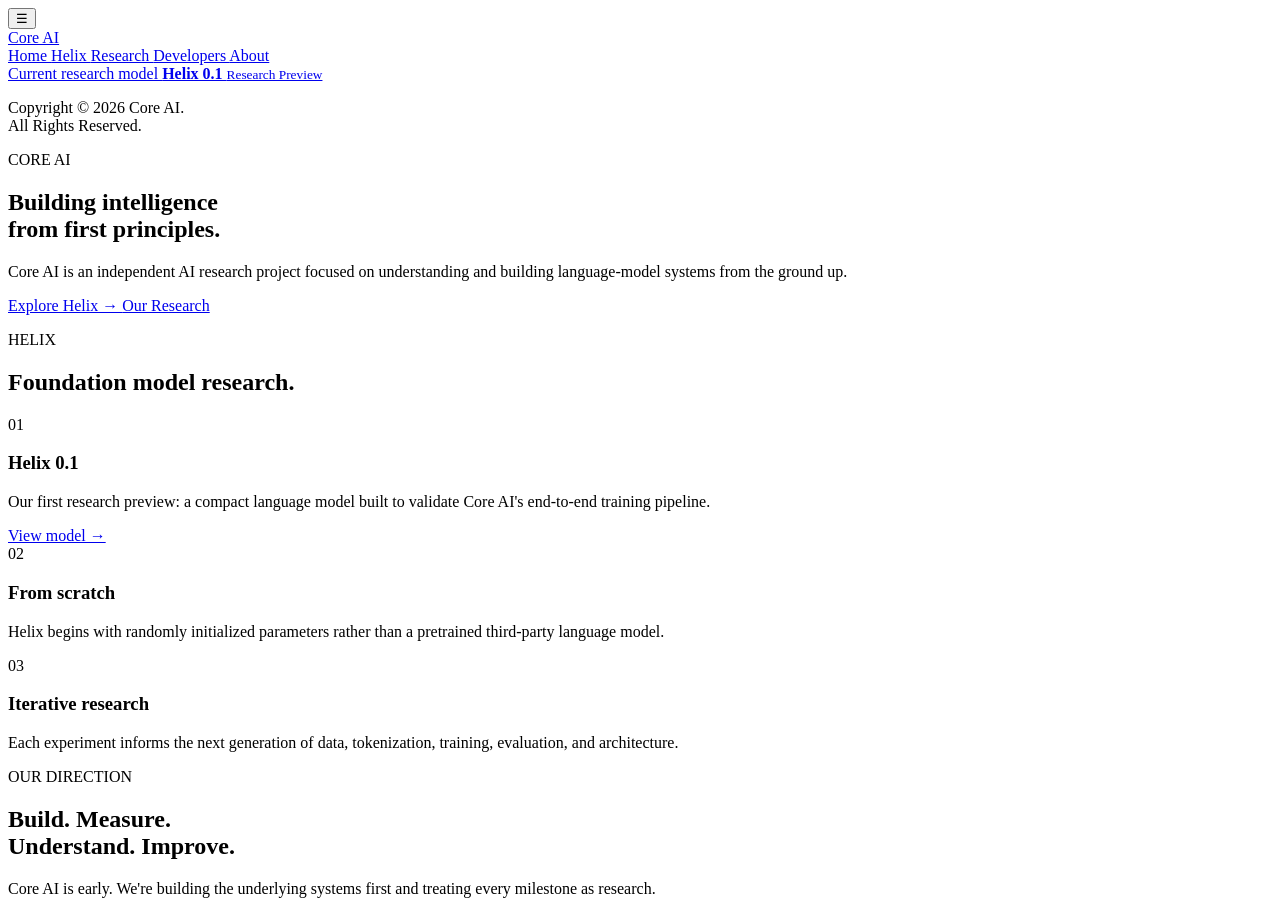
==== index.html @ 9a1beb98 "Create index.html for Core AI website This HTML file serves as the main structure for the Core AI we" ====
<!DOCTYPE html>
<html lang="en">
<head>
  <meta charset="UTF-8">
  <meta name="viewport" content="width=device-width, initial-scale=1.0">

  <meta
    name="description"
    content="Core AI researches and builds artificial intelligence systems from first principles."
  >

  <title>Core AI</title>

  <link rel="stylesheet" href="styles.css">
</head>

<body data-page="home">

  <!-- Mobile Navigation -->
  <button
    class="menu-button"
    id="menuButton"
    type="button"
    aria-label="Open navigation"
    aria-expanded="false"
  >
    ☰
  </button>

  <div
    class="sidebar-backdrop"
    id="sidebarBackdrop"
  ></div>


  <!-- Sidebar -->
  <aside
    class="sidebar"
    id="sidebar"
  >

    <div class="sidebar-top">

      <a
        class="brand"
        href="index.html"
      >
        Core AI
      </a>


      <nav
        class="nav"
        aria-label="Main navigation"
      >

        <a
          data-nav="home"
          href="index.html"
        >
          Home
        </a>

        <a
          data-nav="helix"
          href="helix.html"
        >
          Helix
        </a>

        <a
          data-nav="research"
          href="research.html"
        >
          Research
        </a>

        <a
          data-nav="developers"
          href="developers.html"
        >
          Developers
        </a>

        <a
          data-nav="about"
          href="about.html"
        >
          About
        </a>

      </nav>

    </div>


    <div class="sidebar-footer">

      <a
        class="model-status"
        href="helix.html"
      >

        <span>
          Current research model
        </span>

        <strong>
          Helix 0.1
        </strong>

        <small>
          Research Preview
        </small>

      </a>


      <p>
        Copyright © 2026 Core AI.<br>
        All Rights Reserved.
      </p>

    </div>

  </aside>


  <!-- Main Content -->
  <main class="main">

    <!-- Hero -->
    <section class="hero section">

      <p class="eyebrow">
        CORE AI
      </p>

      <h1>
        Building intelligence<br>
        from first principles.
      </h1>

      <p class="lead">
        Core AI is an independent AI research project focused on
        understanding and building language-model systems from the
        ground up.
      </p>


      <div class="actions">

        <a
          class="button primary"
          href="helix.html"
        >
          Explore Helix →
        </a>

        <a
          class="button"
          href="research.html"
        >
          Our Research
        </a>

      </div>

    </section>


    <!-- Helix -->
    <section class="section bordered">

      <p class="eyebrow">
        HELIX
      </p>

      <h2>
        Foundation model research.
      </h2>


      <div class="grid">

        <article>

          <span>
            01
          </span>

          <h3>
            Helix 0.1
          </h3>

          <p>
            Our first research preview: a compact language model
            built to validate Core AI's end-to-end training pipeline.
          </p>

          <a href="helix.html">
            View model →
          </a>

        </article>


        <article>

          <span>
            02
          </span>

          <h3>
            From scratch
          </h3>

          <p>
            Helix begins with randomly initialized parameters rather
            than a pretrained third-party language model.
          </p>

        </article>


        <article>

          <span>
            03
          </span>

          <h3>
            Iterative research
          </h3>

          <p>
            Each experiment informs the next generation of data,
            tokenization, training, evaluation, and architecture.
          </p>

        </article>

      </div>

    </section>


    <!-- Direction -->
    <section class="section">

      <p class="eyebrow">
        OUR DIRECTION
      </p>

      <h2>
        Build. Measure.<br>
        Understand. Improve.
      </h2>

      <p class="lead">
        Core AI is early. We're building the underlying systems first
        and treating every milestone as research.
      </p>

    </section>

  </main>


  <script src="script.js"></script>

</body>
</html>
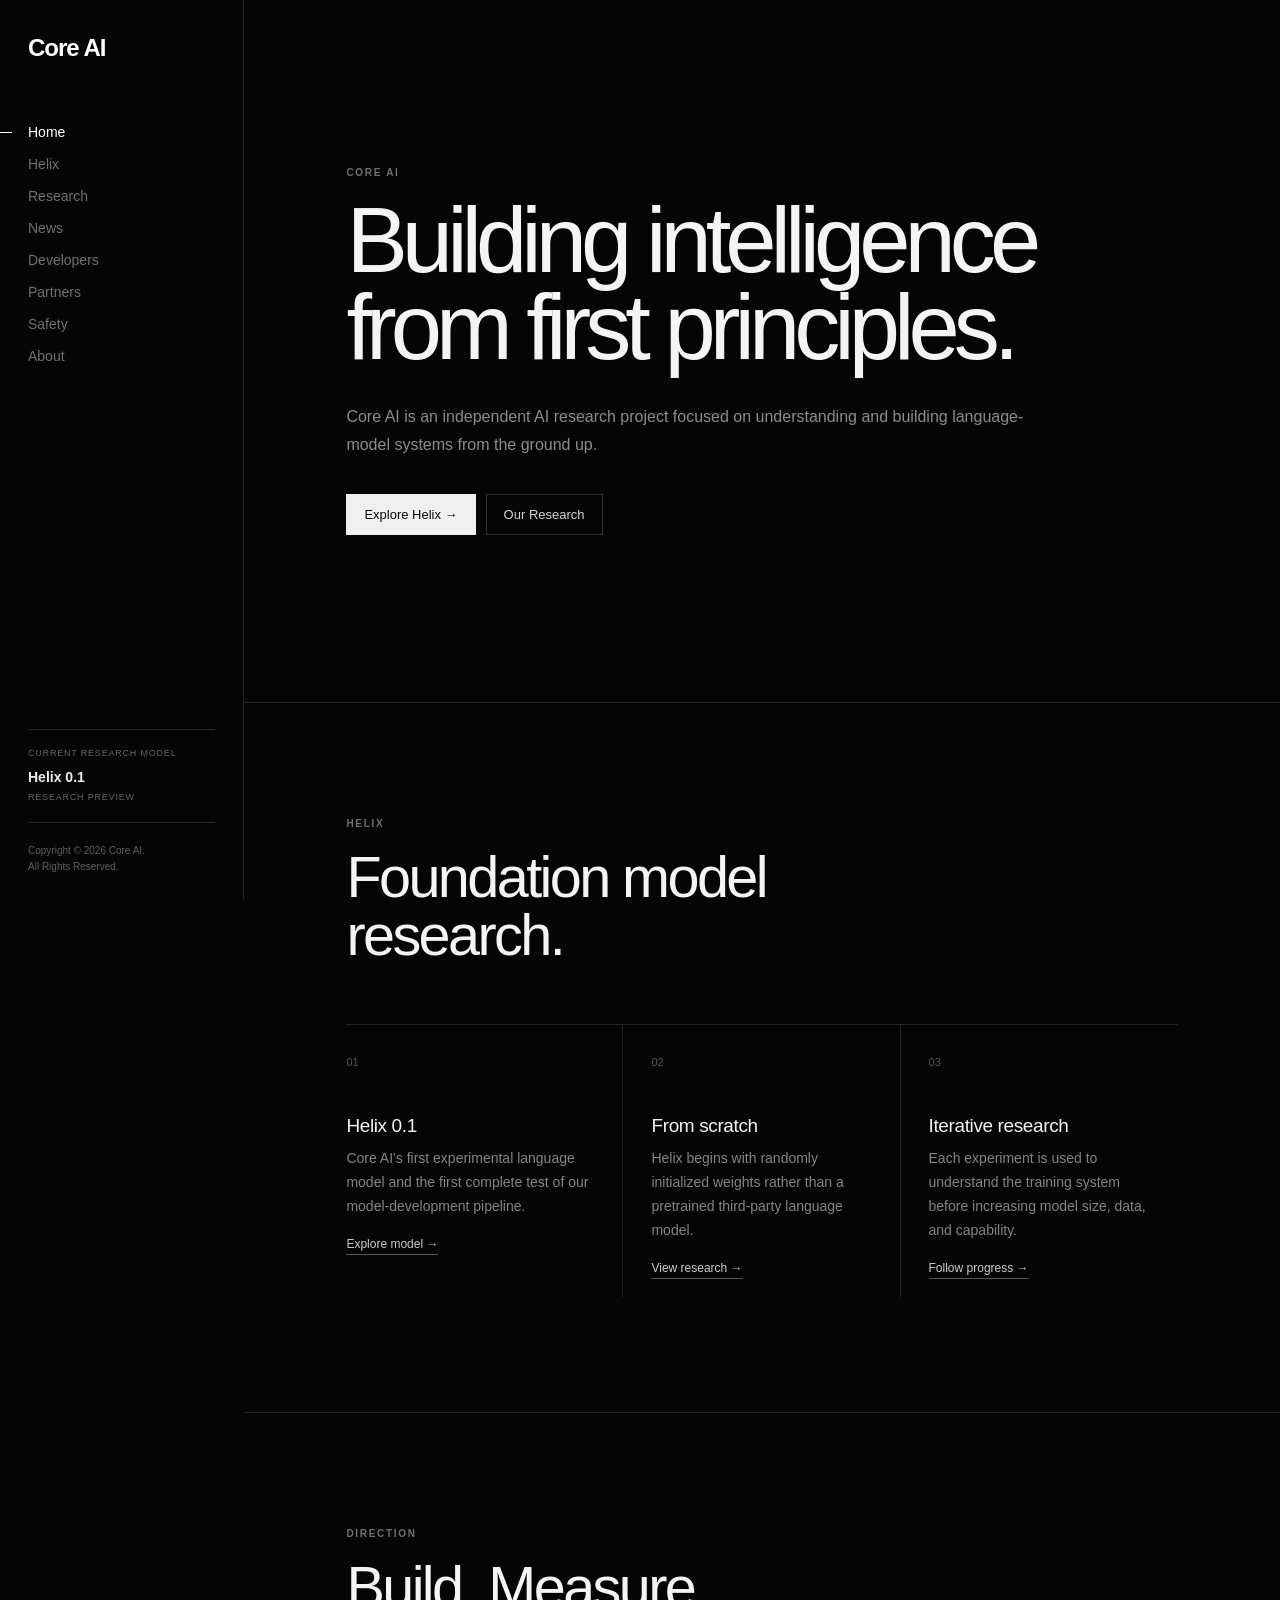
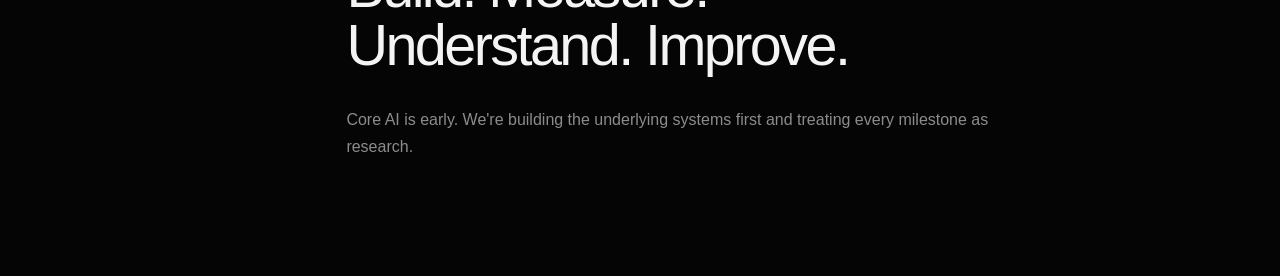
==== commit 59b3be70: "Update index.html" ====
--- a/index.html
+++ b/index.html
@@ -6,7 +6,7 @@
 
   <meta
     name="description"
-    content="Core AI researches and builds artificial intelligence systems from first principles."
+    content="Core AI is an independent AI research project building language-model systems from first principles."
   >
 
   <title>Core AI</title>
@@ -76,10 +76,31 @@
         </a>
 
         <a
+          data-nav="news"
+          href="news.html"
+        >
+          News
+        </a>
+
+        <a
           data-nav="developers"
           href="developers.html"
         >
           Developers
+        </a>
+
+        <a
+          data-nav="partners"
+          href="partners.html"
+        >
+          Partners
+        </a>
+
+        <a
+          data-nav="safety"
+          href="safety.html"
+        >
+          Safety
         </a>
 
         <a
@@ -142,9 +163,9 @@
       </h1>
 
       <p class="lead">
-        Core AI is an independent AI research project focused on
-        understanding and building language-model systems from the
-        ground up.
+        Core AI is an independent AI research project focused
+        on understanding and building language-model systems
+        from the ground up.
       </p>
 
 
@@ -177,7 +198,8 @@
       </p>
 
       <h2>
-        Foundation model research.
+        Foundation model<br>
+        research.
       </h2>
 
 
@@ -194,12 +216,13 @@
           </h3>
 
           <p>
-            Our first research preview: a compact language model
-            built to validate Core AI's end-to-end training pipeline.
+            Core AI's first experimental language model and
+            the first complete test of our model-development
+            pipeline.
           </p>
 
           <a href="helix.html">
-            View model →
+            Explore model →
           </a>
 
         </article>
@@ -216,9 +239,14 @@
           </h3>
 
           <p>
-            Helix begins with randomly initialized parameters rather
-            than a pretrained third-party language model.
+            Helix begins with randomly initialized weights
+            rather than a pretrained third-party language
+            model.
           </p>
+
+          <a href="research.html">
+            View research →
+          </a>
 
         </article>
 
@@ -234,9 +262,14 @@
           </h3>
 
           <p>
-            Each experiment informs the next generation of data,
-            tokenization, training, evaluation, and architecture.
+            Each experiment is used to understand the
+            training system before increasing model size,
+            data, and capability.
           </p>
+
+          <a href="news.html">
+            Follow progress →
+          </a>
 
         </article>
 
@@ -249,7 +282,7 @@
     <section class="section">
 
       <p class="eyebrow">
-        OUR DIRECTION
+        DIRECTION
       </p>
 
       <h2>
@@ -258,8 +291,9 @@
       </h2>
 
       <p class="lead">
-        Core AI is early. We're building the underlying systems first
-        and treating every milestone as research.
+        Core AI is early. We're building the underlying
+        systems first and treating every milestone as
+        research.
       </p>
 
     </section>
--- a/styles.css
+++ b/styles.css
@@ -0,0 +1,933 @@
+/* =========================================================
+   CORE AI
+   Website v0.01
+   ========================================================= */
+
+
+/* =========================
+   RESET
+   ========================= */
+
+* {
+  box-sizing: border-box;
+}
+
+html {
+  scroll-behavior: smooth;
+}
+
+body {
+  margin: 0;
+
+  background: #050505;
+  color: #f4f4f4;
+
+  font-family:
+    Inter,
+    -apple-system,
+    BlinkMacSystemFont,
+    "Segoe UI",
+    sans-serif;
+
+  -webkit-font-smoothing: antialiased;
+}
+
+a {
+  color: inherit;
+  text-decoration: none;
+}
+
+button {
+  font: inherit;
+}
+
+
+/* =========================
+   SIDEBAR
+   ========================= */
+
+.sidebar {
+  position: fixed;
+
+  top: 0;
+  bottom: 0;
+  left: 0;
+
+  width: 244px;
+
+  padding: 34px 28px 26px;
+
+  background: #050505;
+
+  border-right: 1px solid #242424;
+
+  display: flex;
+  flex-direction: column;
+  justify-content: space-between;
+
+  z-index: 20;
+}
+
+
+/* =========================
+   BRAND
+   ========================= */
+
+.brand {
+  display: inline-block;
+
+  color: #ffffff;
+
+  font-size: 24px;
+  font-weight: 750;
+
+  letter-spacing: -1px;
+}
+
+
+/* =========================
+   NAVIGATION
+   ========================= */
+
+.nav {
+  display: flex;
+  flex-direction: column;
+
+  margin-top: 54px;
+}
+
+.nav a {
+  position: relative;
+
+  padding: 8px 0;
+
+  color: #707070;
+
+  font-size: 14px;
+  font-weight: 450;
+
+  transition:
+    color 0.18s ease,
+    transform 0.18s ease;
+}
+
+.nav a:hover {
+  color: #cfcfcf;
+}
+
+.nav a.active {
+  color: #ffffff;
+}
+
+.nav a.active::before {
+  content: "";
+
+  position: absolute;
+
+  left: -28px;
+  top: 50%;
+
+  width: 12px;
+  height: 1px;
+
+  background: #ffffff;
+}
+
+
+/* =========================
+   SIDEBAR FOOTER
+   ========================= */
+
+.sidebar-footer {
+  color: #5f5f5f;
+
+  font-size: 10px;
+  line-height: 1.55;
+}
+
+.sidebar-footer p {
+  margin: 0;
+}
+
+
+/* =========================
+   CURRENT MODEL
+   ========================= */
+
+.model-status {
+  display: block;
+
+  padding: 17px 0;
+  margin-bottom: 20px;
+
+  border-top: 1px solid #242424;
+  border-bottom: 1px solid #242424;
+
+  color: #656565;
+
+  text-transform: uppercase;
+  letter-spacing: 0.08em;
+
+  transition: color 0.18s ease;
+}
+
+.model-status:hover {
+  color: #909090;
+}
+
+.model-status span {
+  display: block;
+
+  font-size: 9px;
+}
+
+.model-status strong {
+  display: block;
+
+  margin: 6px 0 2px;
+
+  color: #eeeeee;
+
+  font-size: 14px;
+  font-weight: 600;
+
+  text-transform: none;
+  letter-spacing: 0;
+}
+
+.model-status small {
+  display: block;
+
+  font-size: 9px;
+  font-weight: 500;
+}
+
+
+/* =========================
+   MAIN LAYOUT
+   ========================= */
+
+.main {
+  min-height: 100vh;
+
+  margin-left: 244px;
+}
+
+
+/* =========================
+   SECTIONS
+   ========================= */
+
+.section {
+  width: 100%;
+  max-width: 1500px;
+
+  padding:
+    clamp(72px, 9vw, 138px)
+    clamp(38px, 8vw, 126px);
+}
+
+.bordered {
+  border-top: 1px solid #242424;
+  border-bottom: 1px solid #242424;
+}
+
+
+/* =========================
+   HERO
+   ========================= */
+
+.hero {
+  min-height: 78vh;
+
+  display: flex;
+  flex-direction: column;
+  justify-content: center;
+}
+
+.hero.compact {
+  min-height: 60vh;
+}
+
+
+/* =========================
+   EYEBROW TEXT
+   ========================= */
+
+.eyebrow {
+  margin: 0 0 20px;
+
+  color: #707070;
+
+  font-size: 10px;
+  font-weight: 700;
+
+  letter-spacing: 0.17em;
+
+  text-transform: uppercase;
+}
+
+
+/* =========================
+   HEADINGS
+   ========================= */
+
+.hero h1 {
+  max-width: 1000px;
+
+  margin: 0;
+
+  font-size: clamp(48px, 7.2vw, 108px);
+  font-weight: 540;
+
+  line-height: 0.94;
+
+  letter-spacing: -0.065em;
+}
+
+.hero.compact h1 {
+  font-size: clamp(45px, 6vw, 86px);
+}
+
+h2 {
+  margin: 0;
+
+  font-size: clamp(35px, 4.5vw, 66px);
+  font-weight: 500;
+
+  line-height: 1;
+
+  letter-spacing: -0.045em;
+}
+
+h3 {
+  letter-spacing: -0.02em;
+}
+
+
+/* =========================
+   LEAD TEXT
+   ========================= */
+
+.lead {
+  max-width: 680px;
+
+  margin: 32px 0 0;
+
+  color: #8c8c8c;
+
+  font-size: 16px;
+  line-height: 1.7;
+}
+
+
+/* =========================
+   BUTTONS
+   ========================= */
+
+.actions {
+  display: flex;
+  flex-wrap: wrap;
+
+  gap: 10px;
+
+  margin-top: 36px;
+}
+
+.button {
+  display: inline-flex;
+
+  align-items: center;
+  justify-content: center;
+
+  padding: 12px 17px;
+
+  border: 1px solid #303030;
+
+  color: #d4d4d4;
+
+  font-size: 13px;
+
+  transition:
+    background 0.18s ease,
+    color 0.18s ease,
+    border-color 0.18s ease;
+}
+
+.button:hover {
+  color: #ffffff;
+
+  border-color: #666666;
+}
+
+.button.primary {
+  background: #f0f0f0;
+  color: #080808;
+
+  border-color: #f0f0f0;
+}
+
+.button.primary:hover {
+  background: #d8d8d8;
+
+  border-color: #d8d8d8;
+}
+
+
+/* =========================
+   STANDARD CONTENT GRID
+   ========================= */
+
+.grid {
+  display: grid;
+
+  grid-template-columns: repeat(3, 1fr);
+
+  margin-top: 60px;
+
+  border-top: 1px solid #242424;
+}
+
+.grid article {
+  min-height: 220px;
+
+  padding: 27px 28px 18px 0;
+
+  border-right: 1px solid #242424;
+}
+
+.grid article:not(:first-child) {
+  padding-left: 28px;
+}
+
+.grid article:last-child {
+  border-right: 0;
+}
+
+.grid article > span {
+  color: #555555;
+
+  font-size: 11px;
+}
+
+.grid h3 {
+  margin: 45px 0 10px;
+
+  font-size: 19px;
+  font-weight: 520;
+}
+
+.grid p {
+  margin: 0;
+
+  color: #858585;
+
+  font-size: 14px;
+  line-height: 1.7;
+}
+
+.grid a {
+  display: inline-block;
+
+  margin-top: 18px;
+  padding-bottom: 3px;
+
+  border-bottom: 1px solid #555555;
+
+  color: #cccccc;
+
+  font-size: 12px;
+
+  transition:
+    color 0.18s ease,
+    border-color 0.18s ease;
+}
+
+.grid a:hover {
+  color: #ffffff;
+
+  border-color: #ffffff;
+}
+
+
+/* =========================
+   HELIX MODEL TITLE
+   ========================= */
+
+.model-title {
+  display: flex;
+
+  align-items: flex-end;
+  justify-content: space-between;
+
+  gap: 30px;
+
+  margin-bottom: 55px;
+}
+
+.pill {
+  padding: 7px 10px;
+
+  border: 1px solid #353535;
+
+  color: #999999;
+
+  font-size: 10px;
+
+  text-transform: uppercase;
+  letter-spacing: 0.1em;
+}
+
+
+/* =========================
+   HELIX MODEL STATS
+   ========================= */
+
+.stats {
+  display: grid;
+
+  grid-template-columns: repeat(4, 1fr);
+
+  margin-bottom: 65px;
+
+  border-top: 1px solid #242424;
+  border-bottom: 1px solid #242424;
+}
+
+.stats div {
+  padding: 27px 20px 27px 0;
+
+  border-right: 1px solid #242424;
+}
+
+.stats div:not(:first-child) {
+  padding-left: 20px;
+}
+
+.stats div:last-child {
+  border-right: 0;
+}
+
+.stats strong {
+  display: block;
+
+  color: #eeeeee;
+
+  font-size: 24px;
+  font-weight: 520;
+}
+
+.stats span {
+  display: block;
+
+  margin-top: 8px;
+
+  color: #666666;
+
+  font-size: 11px;
+}
+
+
+/* =========================
+   PROSE
+   ========================= */
+
+.prose {
+  max-width: 720px;
+
+  margin-top: 42px;
+}
+
+.prose h3 {
+  margin: 0 0 18px;
+
+  color: #e7e7e7;
+
+  font-size: 22px;
+  font-weight: 520;
+}
+
+.prose p {
+  margin: 0 0 18px;
+
+  color: #858585;
+
+  font-size: 14px;
+  line-height: 1.75;
+}
+
+
+/* =========================
+   RESEARCH LIST
+   ========================= */
+
+.list {
+  border-top: 1px solid #242424;
+}
+
+.list article {
+  display: grid;
+
+  grid-template-columns: 70px 1fr;
+
+  gap: 25px;
+
+  padding: 32px 0;
+
+  border-bottom: 1px solid #242424;
+}
+
+.list article > span {
+  padding-top: 5px;
+
+  color: #555555;
+
+  font-size: 11px;
+}
+
+.list h3 {
+  margin: 0;
+
+  color: #eeeeee;
+
+  font-size: 27px;
+  font-weight: 500;
+}
+
+.list p {
+  max-width: 700px;
+
+  margin: 10px 0 0;
+
+  color: #858585;
+
+  font-size: 14px;
+  line-height: 1.7;
+}
+
+
+/* =========================
+   NEWS
+   ========================= */
+
+.news-list {
+  margin-top: 60px;
+
+  border-top: 1px solid #242424;
+}
+
+.news-item {
+  display: grid;
+
+  grid-template-columns: 190px minmax(0, 1fr);
+
+  gap: 40px;
+
+  padding: 42px 0;
+
+  border-bottom: 1px solid #242424;
+}
+
+.news-meta {
+  display: flex;
+  flex-direction: column;
+
+  gap: 8px;
+
+  color: #5f5f5f;
+
+  font-size: 10px;
+  font-weight: 600;
+
+  letter-spacing: 0.12em;
+
+  text-transform: uppercase;
+}
+
+.news-content {
+  max-width: 760px;
+}
+
+.news-content h3 {
+  margin: 0;
+
+  color: #eeeeee;
+
+  font-size: clamp(25px, 3vw, 38px);
+  font-weight: 500;
+
+  letter-spacing: -0.035em;
+}
+
+.news-content p {
+  max-width: 650px;
+
+  margin: 16px 0 0;
+
+  color: #858585;
+
+  font-size: 14px;
+  line-height: 1.7;
+}
+
+.news-content a {
+  display: inline-block;
+
+  margin-top: 22px;
+  padding-bottom: 3px;
+
+  border-bottom: 1px solid #555555;
+
+  color: #cccccc;
+
+  font-size: 12px;
+
+  transition:
+    color 0.18s ease,
+    border-color 0.18s ease;
+}
+
+.news-content a:hover {
+  color: #ffffff;
+
+  border-color: #ffffff;
+}
+
+
+/* =========================
+   PARTNERS
+   ========================= */
+
+.partner-placeholder {
+  max-width: 900px;
+}
+
+
+/* =========================
+   MOBILE NAVIGATION
+   ========================= */
+
+.menu-button {
+  display: none;
+}
+
+.sidebar-backdrop {
+  display: none;
+}
+
+
+/* =========================
+   SELECTION
+   ========================= */
+
+::selection {
+  background: #eeeeee;
+  color: #080808;
+}
+
+
+/* =========================
+   SCROLLBAR
+   ========================= */
+
+::-webkit-scrollbar {
+  width: 8px;
+}
+
+::-webkit-scrollbar-track {
+  background: #050505;
+}
+
+::-webkit-scrollbar-thumb {
+  background: #292929;
+}
+
+::-webkit-scrollbar-thumb:hover {
+  background: #3a3a3a;
+}
+
+
+/* =========================================================
+   TABLET / MOBILE
+   ========================================================= */
+
+@media (max-width: 900px) {
+
+  .sidebar {
+    width: 270px;
+
+    transform: translateX(-100%);
+
+    transition: transform 0.22s ease;
+  }
+
+  .sidebar.open {
+    transform: translateX(0);
+  }
+
+
+  .sidebar-backdrop.show {
+    display: block;
+
+    position: fixed;
+
+    inset: 0;
+
+    background: rgba(0, 0, 0, 0.7);
+
+    z-index: 15;
+  }
+
+
+  .menu-button {
+    display: flex;
+
+    position: fixed;
+
+    top: 18px;
+    right: 18px;
+
+    width: 42px;
+    height: 42px;
+
+    align-items: center;
+    justify-content: center;
+
+    padding: 0;
+
+    background: #080808;
+    color: #ffffff;
+
+    border: 1px solid #333333;
+
+    font-size: 17px;
+
+    cursor: pointer;
+
+    z-index: 30;
+  }
+
+
+  .main {
+    margin-left: 0;
+  }
+
+
+  .section {
+    padding: 74px 24px;
+  }
+
+
+  .hero {
+    min-height: 80vh;
+  }
+
+  .hero.compact {
+    min-height: 68vh;
+  }
+
+
+  .grid {
+    grid-template-columns: 1fr;
+  }
+
+  .grid article,
+  .grid article:not(:first-child) {
+    min-height: auto;
+
+    padding: 25px 0;
+
+    border-right: 0;
+    border-bottom: 1px solid #242424;
+  }
+
+  .grid h3 {
+    margin-top: 24px;
+  }
+
+
+  .stats {
+    grid-template-columns: 1fr;
+  }
+
+  .stats div,
+  .stats div:not(:first-child) {
+    padding: 24px 0;
+
+    border-right: 0;
+    border-bottom: 1px solid #242424;
+  }
+
+  .stats div:last-child {
+    border-bottom: 0;
+  }
+
+
+  .news-item {
+    grid-template-columns: 1fr;
+
+    gap: 20px;
+  }
+
+  .news-meta {
+    flex-direction: row;
+
+    gap: 16px;
+  }
+
+}
+
+
+/* =========================================================
+   SMALL MOBILE
+   ========================================================= */
+
+@media (max-width: 520px) {
+
+  .section {
+    padding-left: 20px;
+    padding-right: 20px;
+  }
+
+
+  .hero h1,
+  .hero.compact h1 {
+    font-size: 45px;
+
+    letter-spacing: -0.055em;
+  }
+
+
+  h2 {
+    font-size: 37px;
+  }
+
+
+  .lead {
+    font-size: 15px;
+  }
+
+
+  .model-title {
+    flex-direction: column;
+
+    align-items: flex-start;
+  }
+
+
+  .list article {
+    grid-template-columns: 35px 1fr;
+
+    gap: 15px;
+  }
+
+  .list h3 {
+    font-size: 23px;
+  }
+
+
+  .sidebar {
+    width: min(285px, 86vw);
+  }
+
+}
